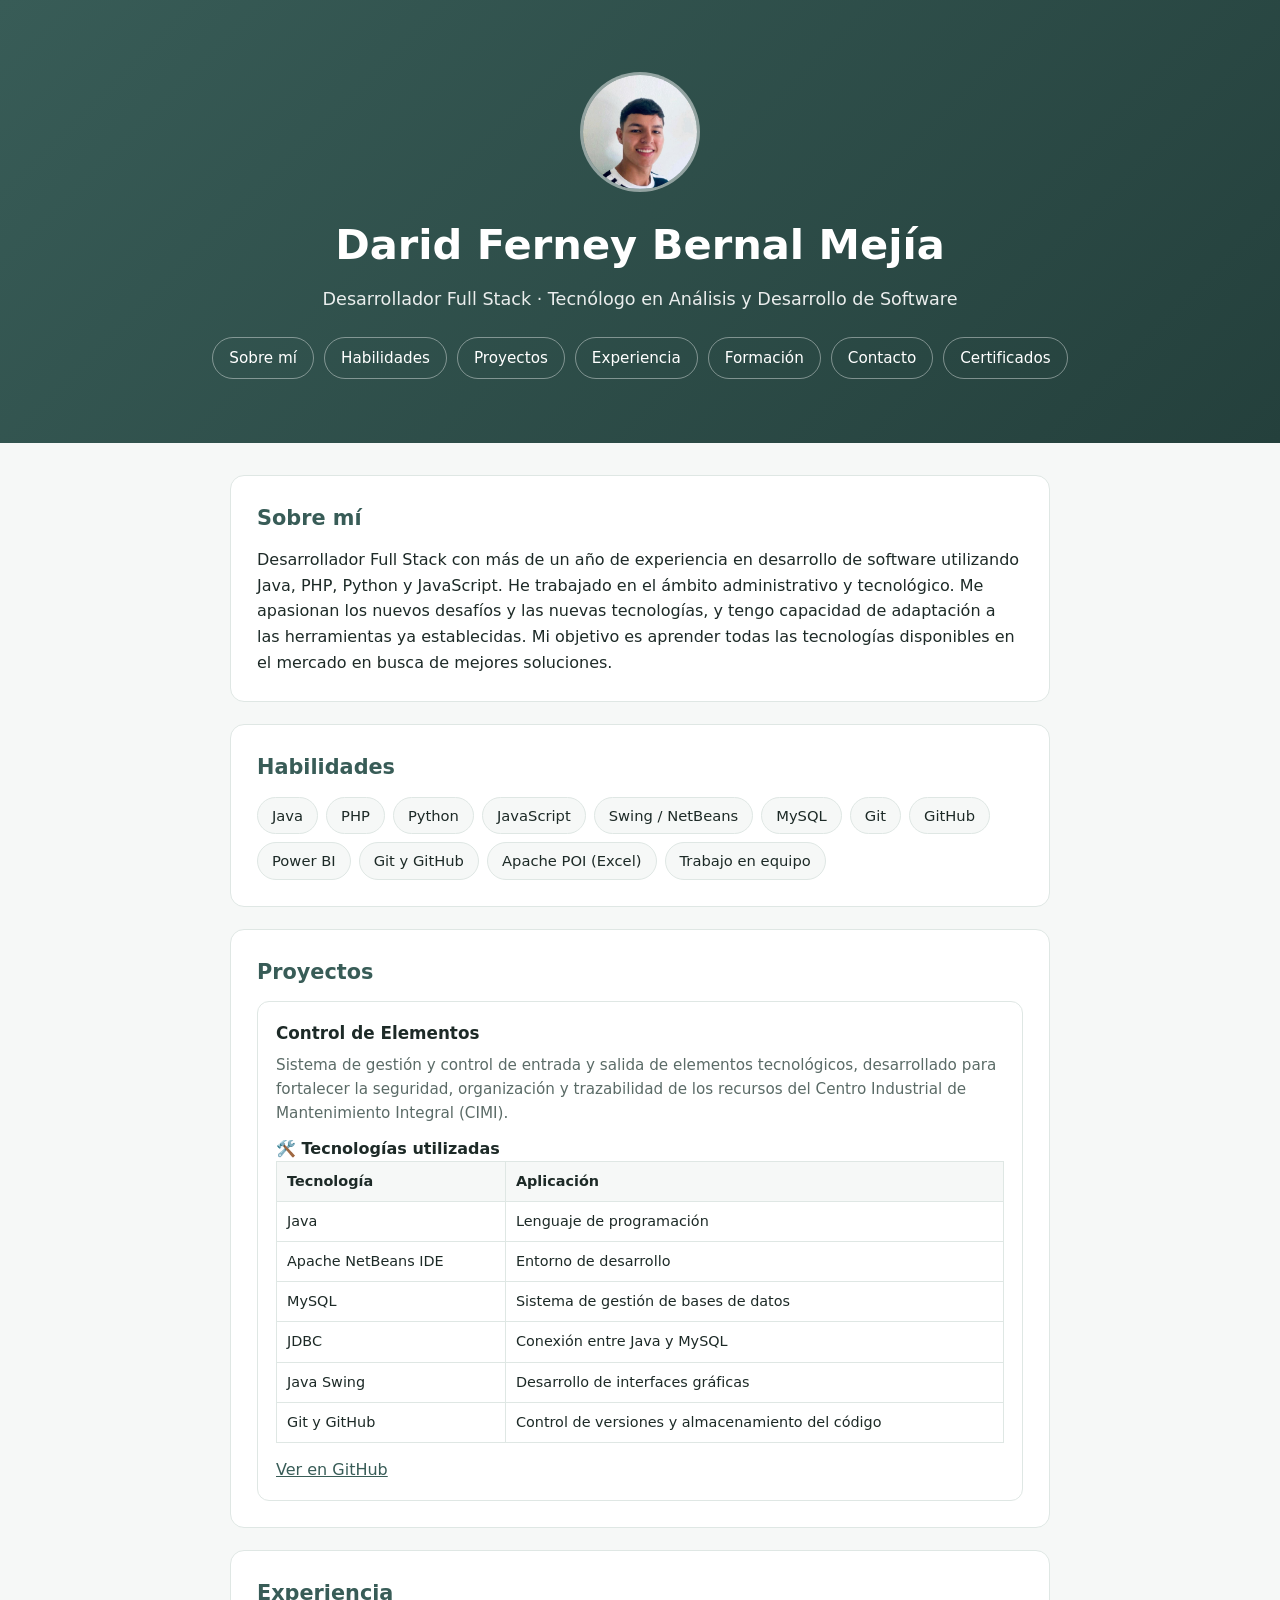
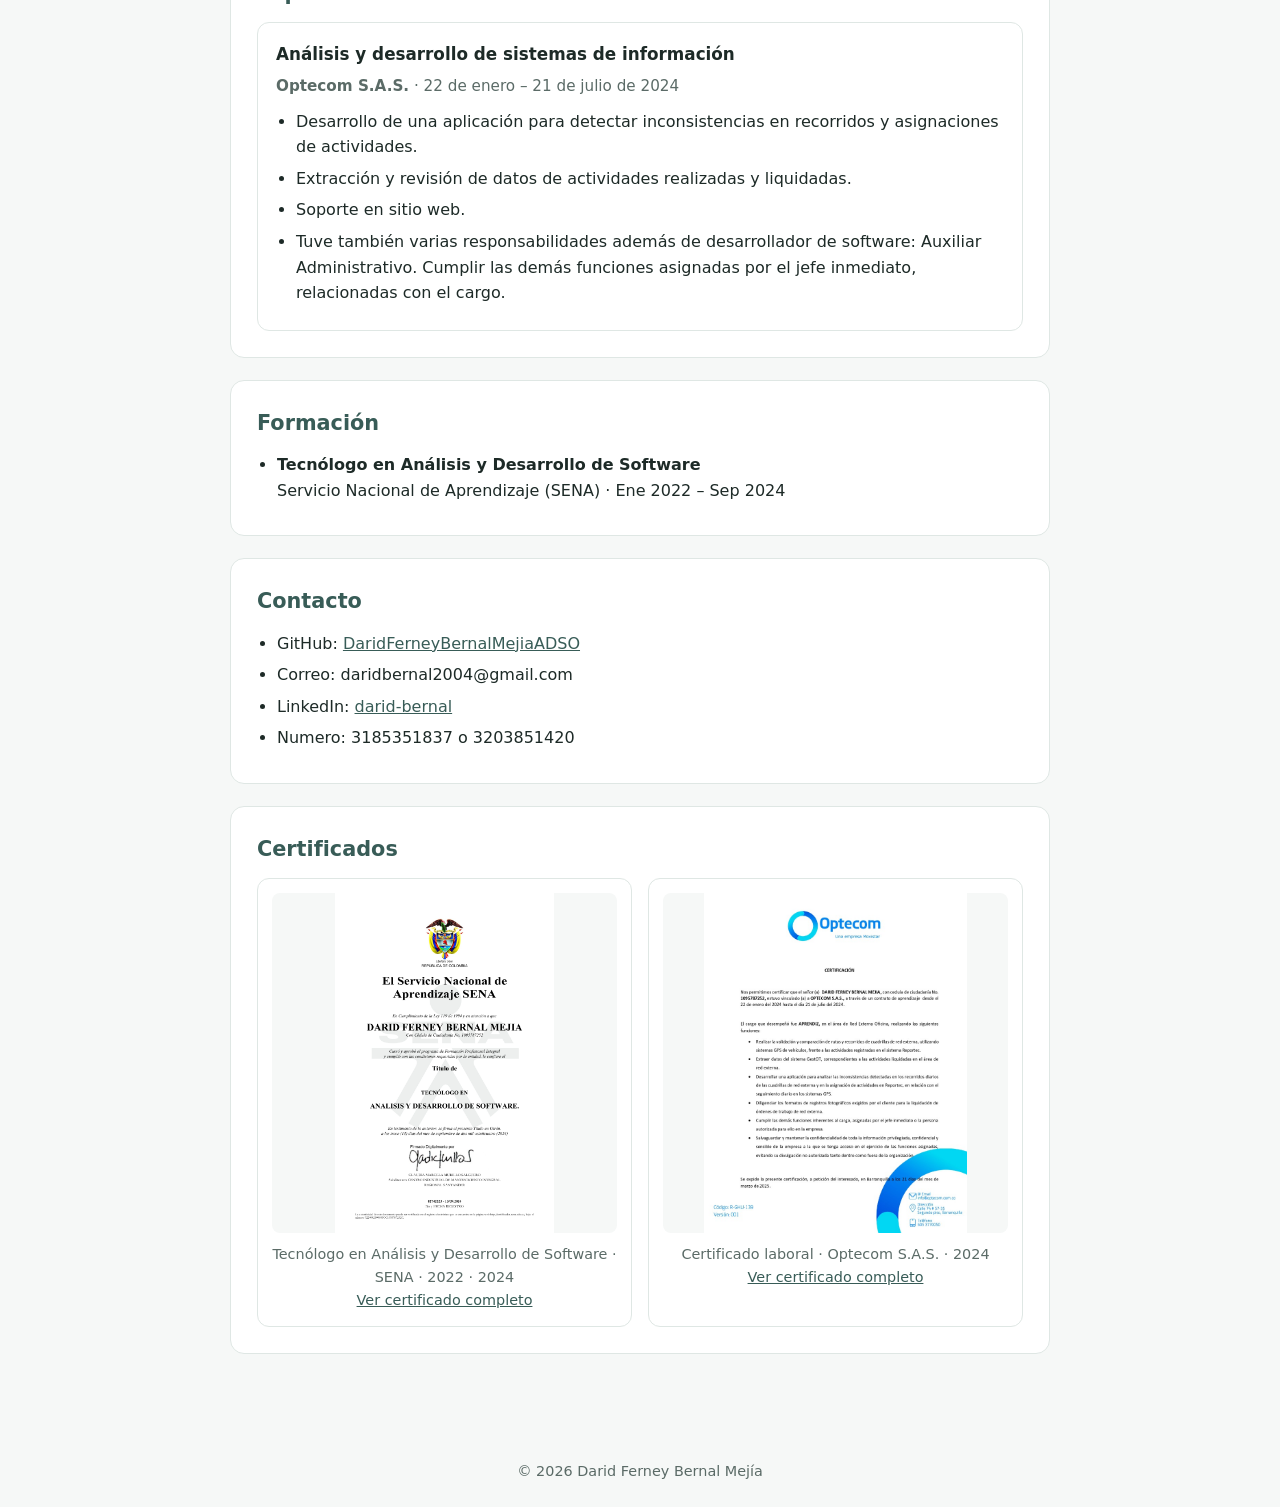
==== index.html @ 494706ed "Corrijo el nombre de index.html" ====
<!DOCTYPE html>
<html lang="es">
<head>
<meta charset="UTF-8">
<meta name="viewport" content="width=device-width, initial-scale=1">
<title>Darid Ferney Bernal Mejía | Portafolio</title>
<meta name="description" content="Desarrollador Full Stack, Tecnólogo en Análisis y Desarrollo de Software (SENA). Java, PHP, Python, JavaScript y MySQL.">
<link rel="stylesheet" href="css/estilos.css">
</head>
<body>

<header>
  <img class="avatar" src="imagen_darid.jpg" alt="Foto de Darid">
  <h1>Darid Ferney Bernal Mejía</h1>
  <p>Desarrollador Full Stack · Tecnólogo en Análisis y Desarrollo de Software</p>
  <nav>
    <a href="#sobre-mi">Sobre mí</a>
    <a href="#habilidades">Habilidades</a>
    <a href="#proyectos">Proyectos</a>
    <a href="#experiencia">Experiencia</a>
    <a href="#formacion">Formación</a>
    <a href="#contacto">Contacto</a>
    <a href="#certificados">Certificados</a>
  </nav>
</header>

<main>

  <section id="sobre-mi">
    <h2>Sobre mí</h2>
    <p>
      Desarrollador Full Stack con más de un año de experiencia en desarrollo de software utilizando
      Java, PHP, Python y JavaScript. He trabajado en el ámbito administrativo y tecnológico. Me apasionan
      los nuevos desafíos y las nuevas tecnologías, y tengo capacidad de adaptación a las herramientas ya
      establecidas. Mi objetivo es aprender todas las tecnologías disponibles en el mercado en busca de
      mejores soluciones.
    </p>
  </section>

  <section id="habilidades">
    <h2>Habilidades</h2>
    <div class="tags">
      <span>Java</span>
      <span>PHP</span>
      <span>Python</span>
      <span>JavaScript</span>
      <span>Swing / NetBeans</span>
      <span>MySQL</span>
      <span>Git</span>
      <span>GitHub</span>
      <span>Power BI</span>
      <span>Git y GitHub</span>
      <span>Apache POI (Excel)</span>
      <span>Trabajo en equipo</span>
    </div>
  </section>

  <section id="proyectos">
    <h2>Proyectos</h2>
    <div class="grid">
      <div class="proj">
        <h3>Control de Elementos</h3>
        <p>Sistema de gestión y control de entrada y salida de elementos tecnológicos, desarrollado para fortalecer la seguridad, organización y trazabilidad de los recursos del Centro Industrial de Mantenimiento Integral (CIMI). </p>
        <h4>🛠️ Tecnologías utilizadas</h4>
        <div class="tabla-contenedor">
          <table class="tabla-tecnologias">
            <thead>
              <tr>
                <th scope="col">Tecnología</th>
                <th scope="col">Aplicación</th>
              </tr>
            </thead>
            <tbody>
              <tr><td>Java</td><td>Lenguaje de programación</td></tr>
              <tr><td>Apache NetBeans IDE</td><td>Entorno de desarrollo</td></tr>
              <tr><td>MySQL</td><td>Sistema de gestión de bases de datos</td></tr>
              <tr><td>JDBC</td><td>Conexión entre Java y MySQL</td></tr>
              <tr><td>Java Swing</td><td>Desarrollo de interfaces gráficas</td></tr>
              <tr><td>Git y GitHub</td><td>Control de versiones y almacenamiento del código</td></tr>
            </tbody>
          </table>
        </div>
        <a href="https://github.com/DaridFerneyBernalMejiaADSO/control-elementos">Ver en GitHub</a>
      </div>
    </div>
  </section>

  <section id="experiencia">
    <h2>Experiencia</h2>
    <div class="proj">
      <h3>Análisis y desarrollo de sistemas de información</h3>
      <p><strong>Optecom S.A.S.</strong> · 22 de enero – 21 de julio de 2024</p>
      <ul>
        <li>Desarrollo de una aplicación para detectar inconsistencias en recorridos y asignaciones de actividades.</li>
        <li>Extracción y revisión de datos de actividades realizadas y liquidadas.</li>
        <li>Soporte en sitio web.</li>
        <li>Tuve también varias responsabilidades además de desarrollador de software: Auxiliar Administrativo. Cumplir las demás funciones asignadas por el jefe inmediato, relacionadas con el cargo. </li>
       
        
        
      </ul>
    </div>
  </section>

  <section id="formacion">
    <h2>Formación</h2>
    <ul>
      <li><strong>Tecnólogo en Análisis y Desarrollo de Software</strong><br>Servicio Nacional de Aprendizaje (SENA) · Ene 2022 – Sep 2024</li>
    </ul>
  </section>

  <section id="contacto">
    <h2>Contacto</h2>
    <ul>
      <li>GitHub: <a href="https://github.com/DaridFerneyBernalMejiaADSO">DaridFerneyBernalMejiaADSO</a></li>
      <li>Correo: daridbernal2004@gmail.com</li>
      <li>LinkedIn: <a href="https://www.linkedin.com/in/darid-bernal">darid-bernal</a></li>
      <li>Numero: 3185351837 o 3203851420</li>
    </ul>
  </section>

  <section id="certificados">
    <h2>Certificados</h2>
    <div class="certificados-grid">
      <figure class="certificado">
        <a href="certificados/tecnologo-sena.pdf" target="_blank" rel="noopener noreferrer">
          <img src="certificados/tecnologo-sena.jpg" alt="Vista previa del certificado de Tecnólogo en Análisis y Desarrollo de Software del SENA">
        </a>
        <figcaption>
          Tecnólogo en Análisis y Desarrollo de Software · SENA · 2022 · 2024<br>
          <a href="certificados/tecnologo-sena.pdf" target="_blank" rel="noopener noreferrer">Ver certificado completo</a>
        </figcaption>
      </figure>
      <figure class="certificado">
        <a href="certificados/experiencia-optecom.pdf" target="_blank" rel="noopener noreferrer">
          <img src="certificados/experiencia-optecom.jpg" alt="Primera página del certificado laboral de Optecom S.A.S.">
        </a>
        <figcaption>
          Certificado laboral · Optecom S.A.S. · 2024<br>
          <a href="certificados/experiencia-optecom.pdf" target="_blank" rel="noopener noreferrer">Ver certificado completo</a>
        </figcaption>
      </figure>
    </div>
  </section>

</main>

<footer>© 2026 Darid Ferney Bernal Mejía</footer>

</body>
</html>
---- css/estilos.css ----
/* Colores reutilizables en todo el sitio. */
:root {
  --bg: #f6f8f7;
  --card: #ffffff;
  --text: #1d2a27;
  --muted: #5b6b67;
  --accent: #385c57;
  --accent-2: #6f9a93;
  --border: #dfe7e4;
}

/* Cambia la paleta cuando el dispositivo tiene activado el modo oscuro. */
@media (prefers-color-scheme: dark) {
  :root {
    --bg: #101614;
    --card: #17201d;
    --text: #e8f0ed;
    --muted: #9bb0aa;
    --border: #26332f;
    --accent: #7fb3aa;
    --accent-2: #385c57;
  }
}

/* Hace que el tamaño incluya bordes y elimina márgenes predeterminados. */
* {
  box-sizing: border-box;
  margin: 0;
  padding: 0
}

/* Estilos generales del texto y fondo de la página. */
body {
  font-family: system-ui, -apple-system, "Segoe UI", Roboto, sans-serif;
  background: var(--bg);
  color: var(--text);
  line-height: 1.6
}

/* Color general de los enlaces. */
a {
  color: var(--accent)
}

/* Cabecera principal con fondo degradado y contenido centrado. */
header {
  background: linear-gradient(135deg, #385c57, #24403c);
  color: #fff;
  padding: 72px 20px 64px;
  text-align: center
}

/* Foto de perfil circular; object-fit evita deformar la imagen. */
.avatar {
  width: 120px;
  height: 120px;
  border-radius: 50%;
  background: #ffffff22;
  border: 3px solid #ffffff66;
  margin: 0 auto 20px;
  display: block;
  object-fit: cover
}

/* Ajusta el tamaño del nombre en la cabecera según el ancho de pantalla. */
header h1 {
  font-size: clamp(1.8rem, 5vw, 2.6rem)
}

/* Presentación breve debajo del nombre. */
header p {
  opacity: .9;
  margin-top: 6px;
  font-size: 1.1rem
}

/* Distribuye los enlaces de navegación y permite que salten de línea. */
nav {
  display: flex;
  gap: 10px;
  justify-content: center;
  flex-wrap: wrap;
  margin-top: 24px
}

/* Apariencia de cada botón de navegación. */
nav a {
  color: #fff;
  text-decoration: none;
  border: 1px solid #ffffff66;
  padding: 8px 16px;
  border-radius: 999px;
  font-size: .95rem
}

/* Resalta el botón cuando el cursor pasa sobre él. */
nav a:hover {
  background: #ffffff22
}

/* Limita y centra el ancho del contenido principal. */
main {
  max-width: 860px;
  margin: 0 auto;
  padding: 32px 20px 60px
}

/* Apariencia común de las secciones del portafolio. */
section {
  background: var(--card);
  border: 1px solid var(--border);
  border-radius: 14px;
  padding: 26px;
  margin-bottom: 22px
}

/* Estilo de los títulos de sección. */
h2 {
  color: var(--accent);
  margin-bottom: 12px;
  font-size: 1.3rem
}

/* Acomoda las habilidades como etiquetas que pueden envolverse. */
.tags {
  display: flex;
  flex-wrap: wrap;
  gap: 8px
}

/* Apariencia de cada etiqueta de habilidad. */
.tags span {
  background: var(--bg);
  border: 1px solid var(--border);
  padding: 6px 14px;
  border-radius: 999px;
  font-size: .92rem
}

/* Cuadrícula adaptable: las columnas se ajustan al espacio disponible. */
.grid {
  display: grid;
  gap: 16px;
  grid-template-columns: repeat(auto-fit, minmax(240px, 1fr))
}

/* Contenedor individual de cada proyecto. */
.proj {
  border: 1px solid var(--border);
  border-radius: 12px;
  padding: 18px
}

/* Título de un proyecto. */
.proj h3 {
  font-size: 1.05rem;
  margin-bottom: 6px
}

/* Descripción del proyecto con color de texto secundario. */
.proj p {
  color: var(--muted);
  font-size: .95rem;
  margin-bottom: 10px
}

/* Tabla de tecnologías; el contenedor permite desplazarla en pantallas estrechas. */
.tabla-contenedor {
  overflow-x: auto;
  margin-bottom: 14px
}

.tabla-tecnologias {
  width: 100%;
  border-collapse: collapse;
  font-size: .9rem
}

.tabla-tecnologias th,
.tabla-tecnologias td {
  border: 1px solid var(--border);
  padding: 8px 10px;
  text-align: left
}

.tabla-tecnologias th {
  background: var(--bg)
}

/* Organiza los certificados en recuadros que se adaptan al ancho disponible. */
.certificados-grid {
  display: grid;
  grid-template-columns: repeat(auto-fit, minmax(240px, 1fr));
  gap: 16px
}

/* Recuadro individual de cada certificado. */
.certificado {
  min-width: 0;
  border: 1px solid var(--border);
  border-radius: 12px;
  padding: 14px
}

/* Reduce las vistas previas sin deformar las imágenes. */
.certificado img {
  display: block;
  width: 100%;
  height: 340px;
  object-fit: contain;
  border-radius: 8px;
  background: var(--bg)
}

.certificado figcaption {
  margin-top: 10px;
  color: var(--muted);
  text-align: center;
  font-size: .9rem
}

/* Sangría de las listas de formación y contacto. */
ul {
  padding-left: 20px
}

/* Espacio entre elementos de las listas. */
li {
  margin-bottom: 6px
}

/* Pie de página centrado con texto secundario. */
footer {
  text-align: center;
  color: var(--muted);
  padding: 24px;
  font-size: .9rem
}
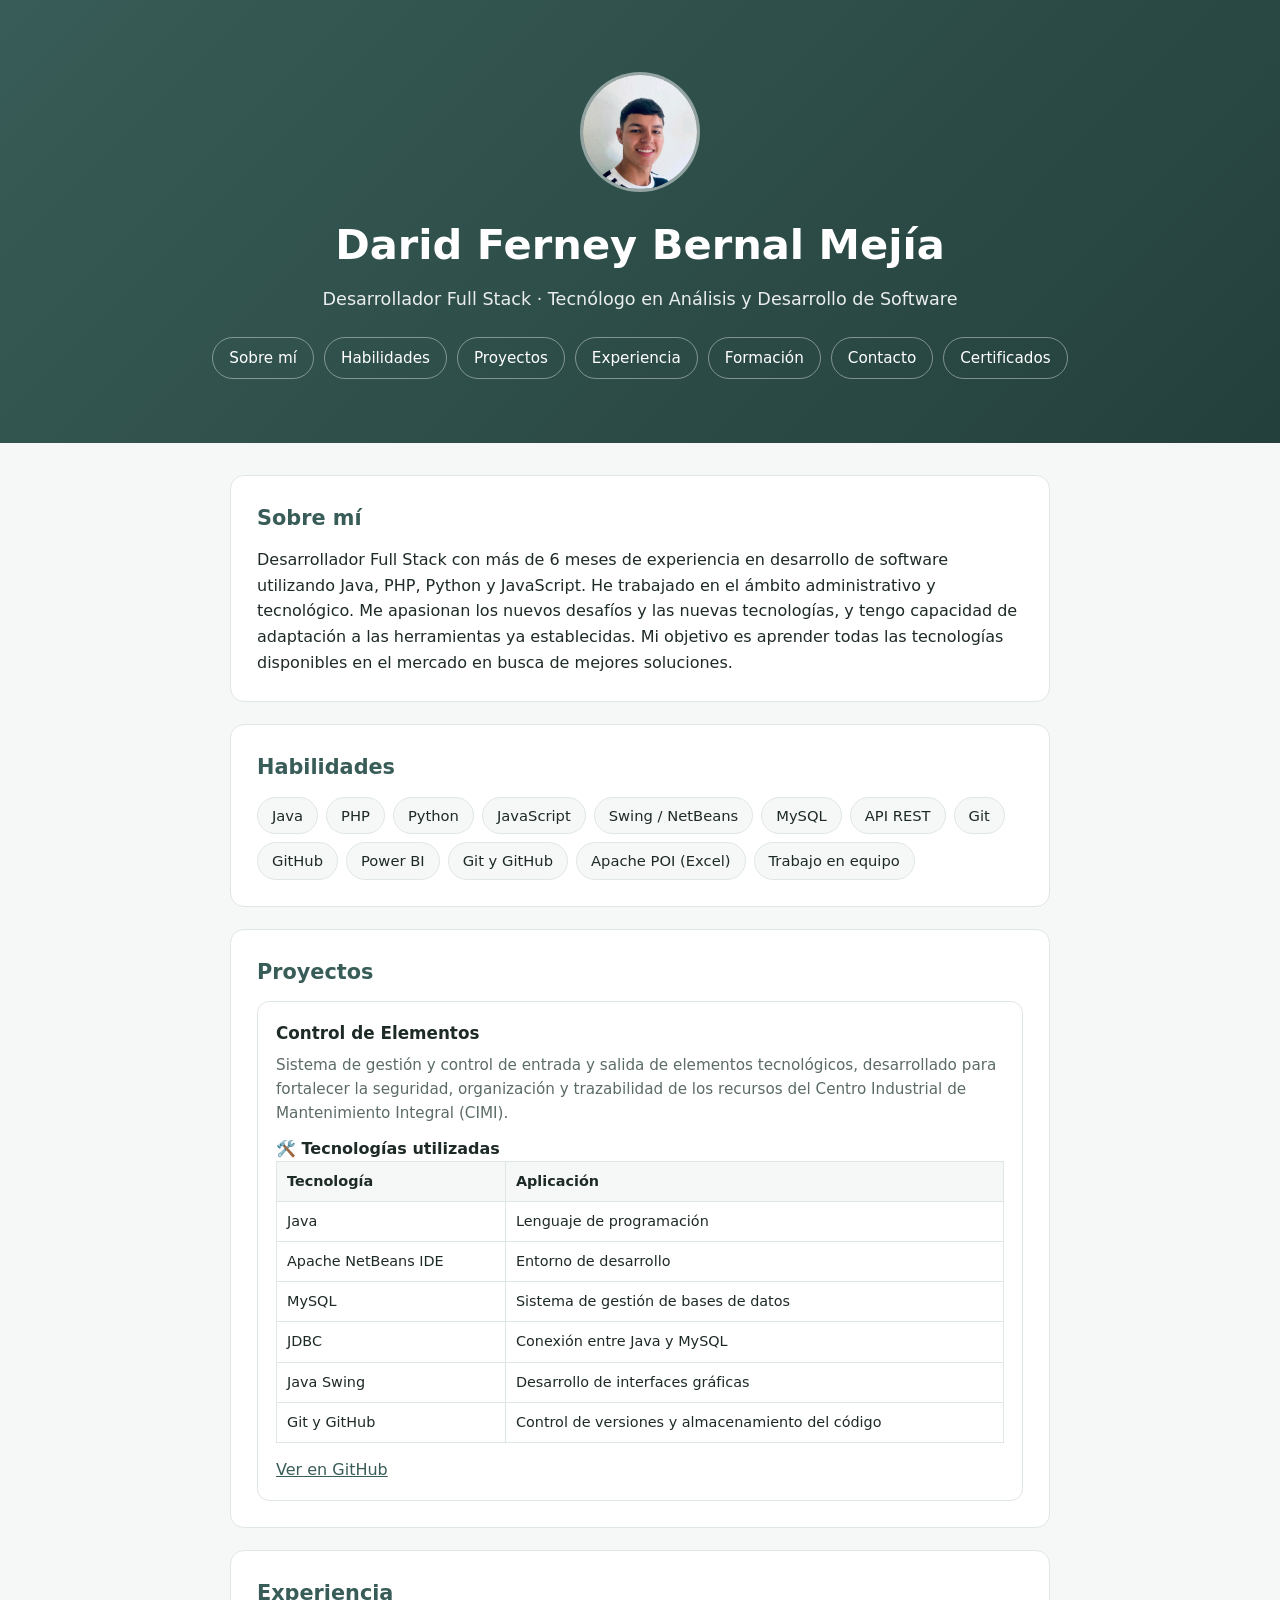
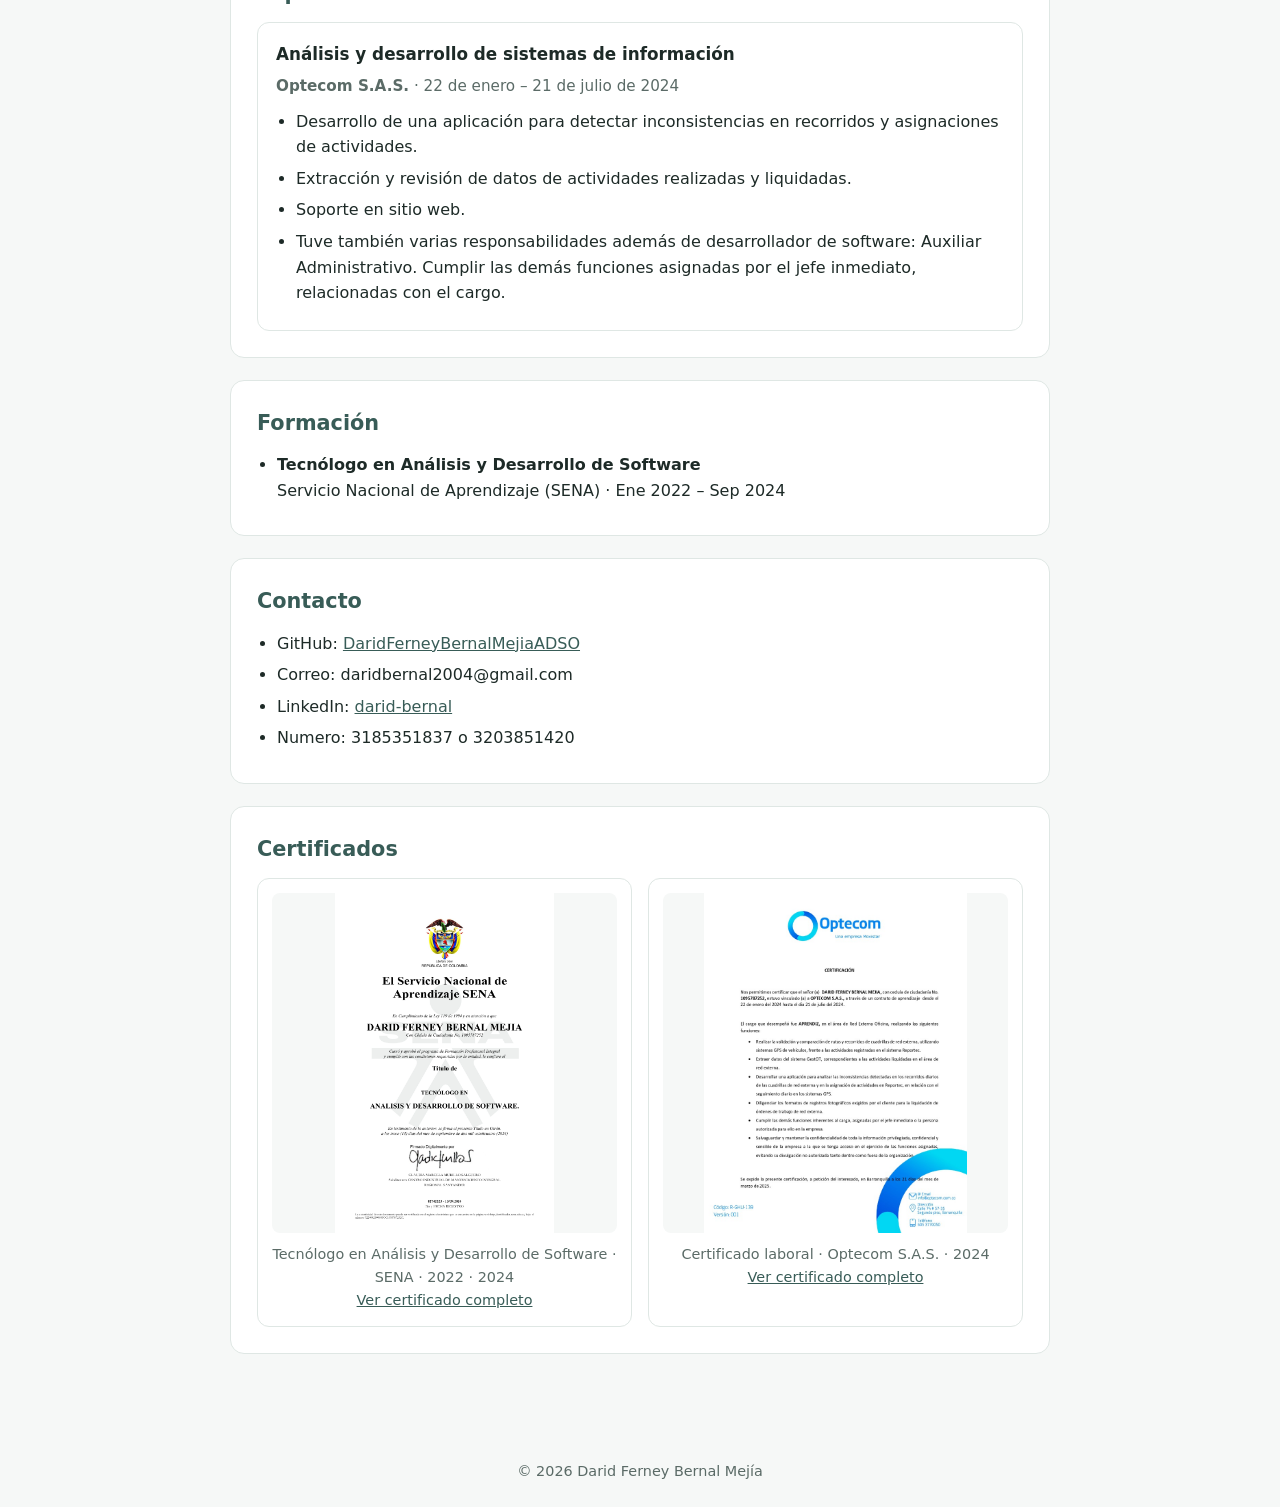
==== commit 56c8f8bb: "arreglo html experiencia" ====
--- a/index.html
+++ b/index.html
@@ -29,7 +29,7 @@
   <section id="sobre-mi">
     <h2>Sobre mí</h2>
     <p>
-      Desarrollador Full Stack con más de un año de experiencia en desarrollo de software utilizando
+      Desarrollador Full Stack con más de 6 meses de experiencia en desarrollo de software utilizando
       Java, PHP, Python y JavaScript. He trabajado en el ámbito administrativo y tecnológico. Me apasionan
       los nuevos desafíos y las nuevas tecnologías, y tengo capacidad de adaptación a las herramientas ya
       establecidas. Mi objetivo es aprender todas las tecnologías disponibles en el mercado en busca de
@@ -46,6 +46,7 @@
       <span>JavaScript</span>
       <span>Swing / NetBeans</span>
       <span>MySQL</span>
+      <span>API REST</span>
       <span>Git</span>
       <span>GitHub</span>
       <span>Power BI</span>
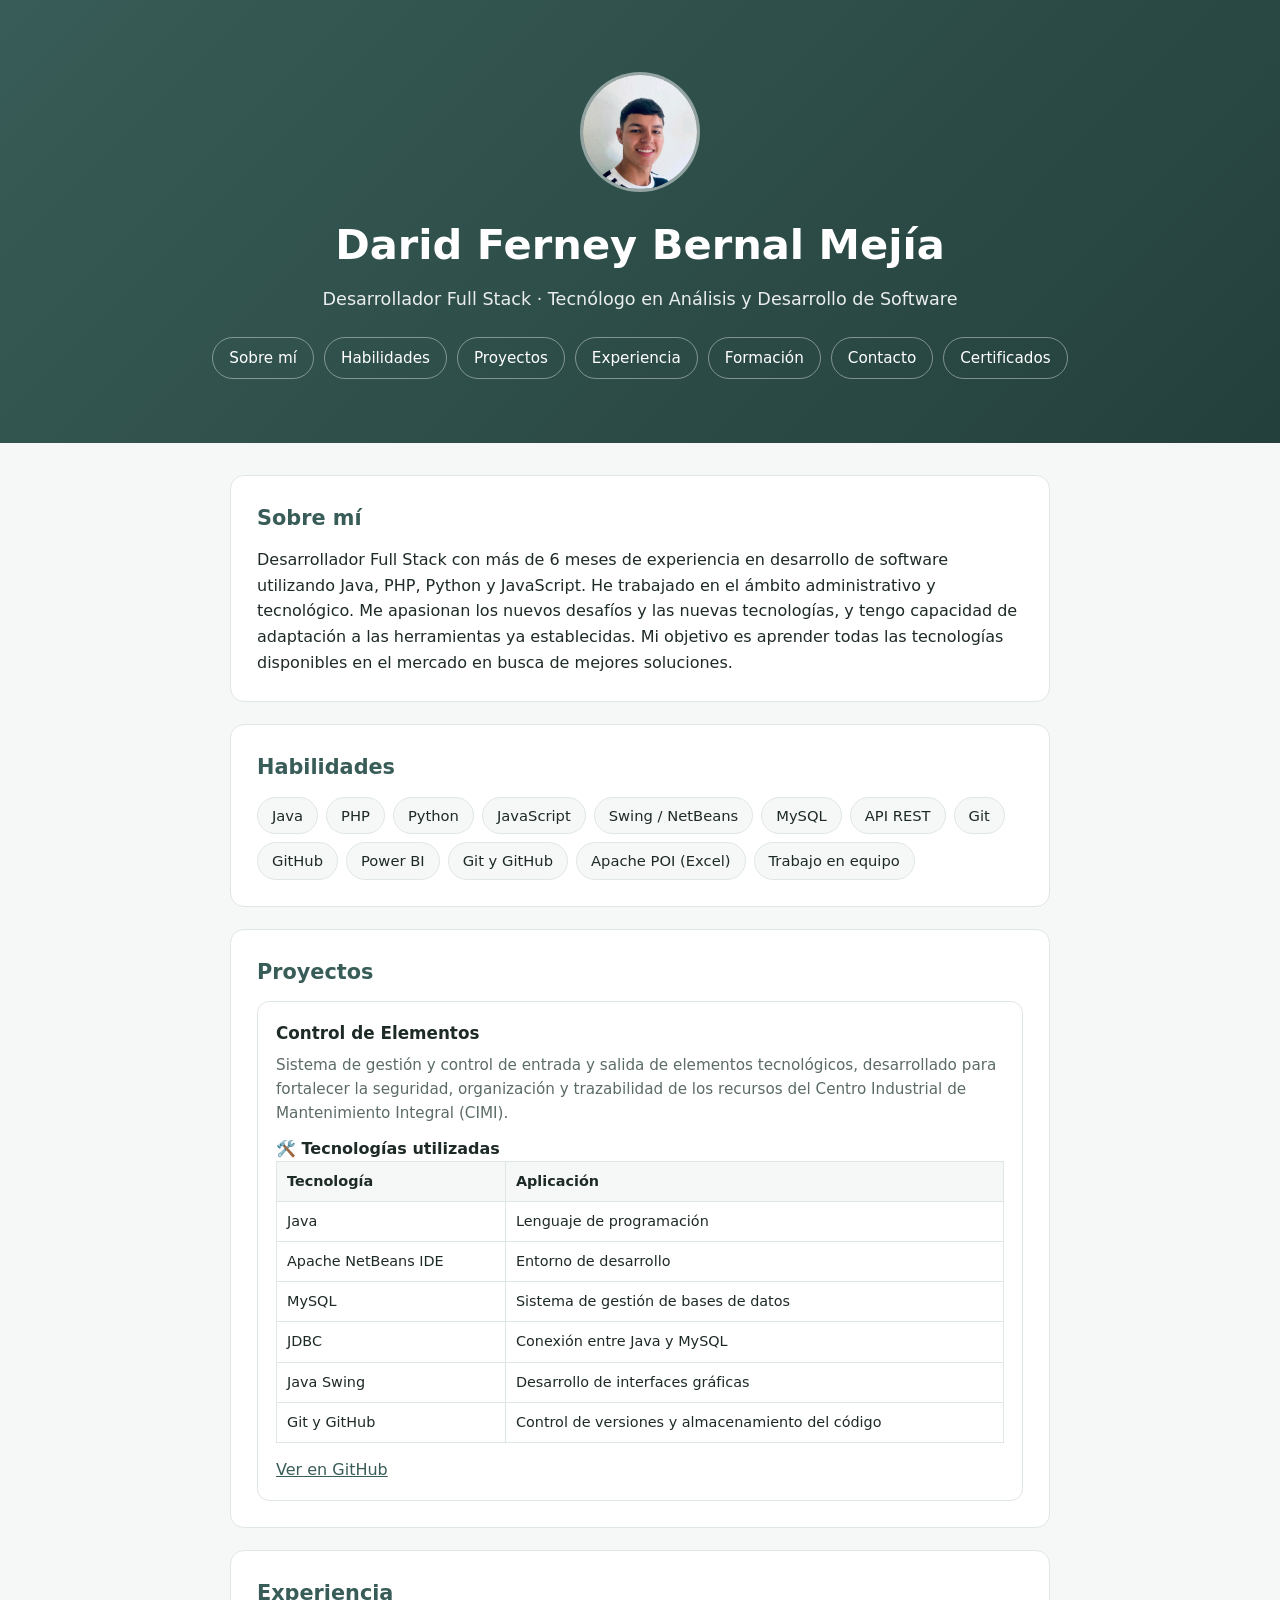
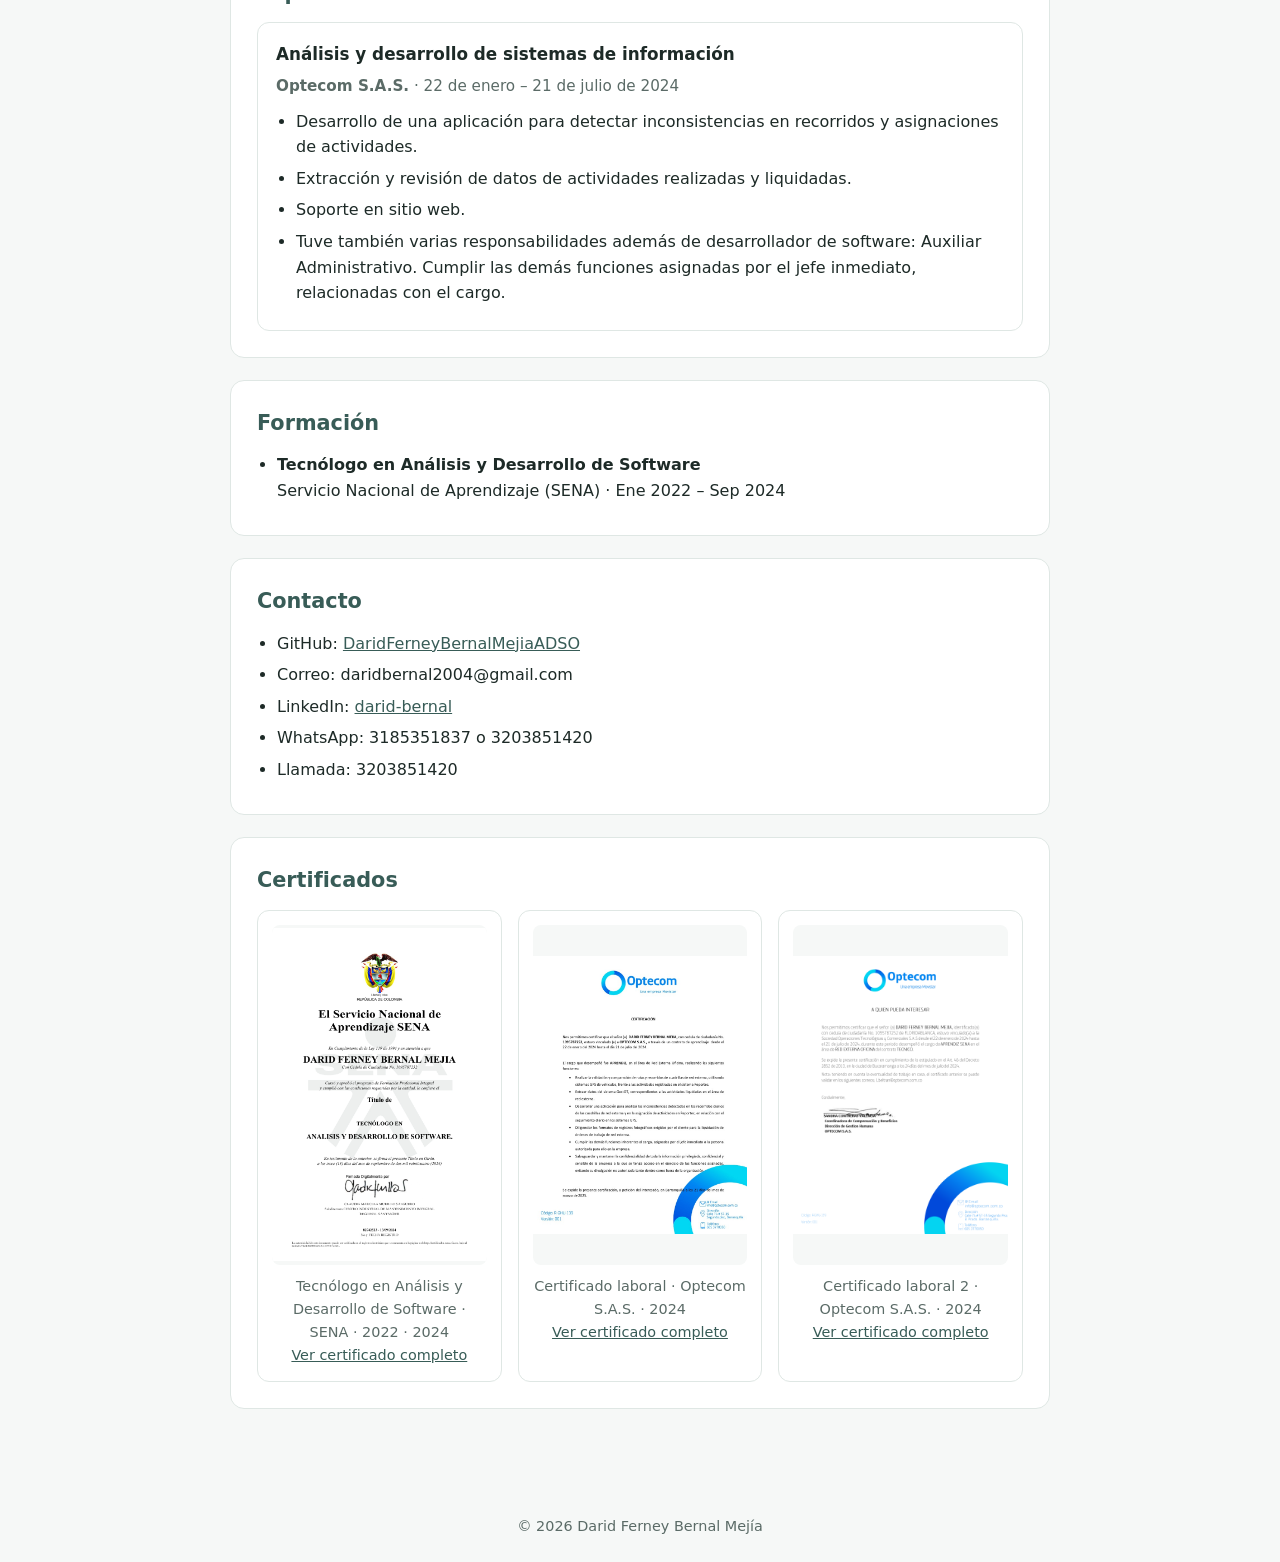
==== commit b4e68d11: "Actualizada certificado" ====
--- a/index.html
+++ b/index.html
@@ -116,7 +116,8 @@
       <li>GitHub: <a href="https://github.com/DaridFerneyBernalMejiaADSO">DaridFerneyBernalMejiaADSO</a></li>
       <li>Correo: daridbernal2004@gmail.com</li>
       <li>LinkedIn: <a href="https://www.linkedin.com/in/darid-bernal">darid-bernal</a></li>
-      <li>Numero: 3185351837 o 3203851420</li>
+      <li>WhatsApp: 3185351837 o 3203851420</li>
+      <li>Llamada: 3203851420</li>
     </ul>
   </section>
 
@@ -141,6 +142,15 @@
           <a href="certificados/experiencia-optecom.pdf" target="_blank" rel="noopener noreferrer">Ver certificado completo</a>
         </figcaption>
       </figure>
+      <figure class="certificado">
+        <a href="certificados/experiencia-optecom-2.pdf" target="_blank" rel="noopener noreferrer">
+          <img src="certificados/experiencia-optecom-2.png" alt="Primera página del segundo certificado laboral de Optecom S.A.S.">
+        </a>
+        <figcaption>
+          Certificado laboral 2 · Optecom S.A.S. · 2024<br>
+          <a href="certificados/experiencia-optecom-2.pdf" target="_blank" rel="noopener noreferrer">Ver certificado completo</a>
+        </figcaption>
+      </figure>
     </div>
   </section>
 
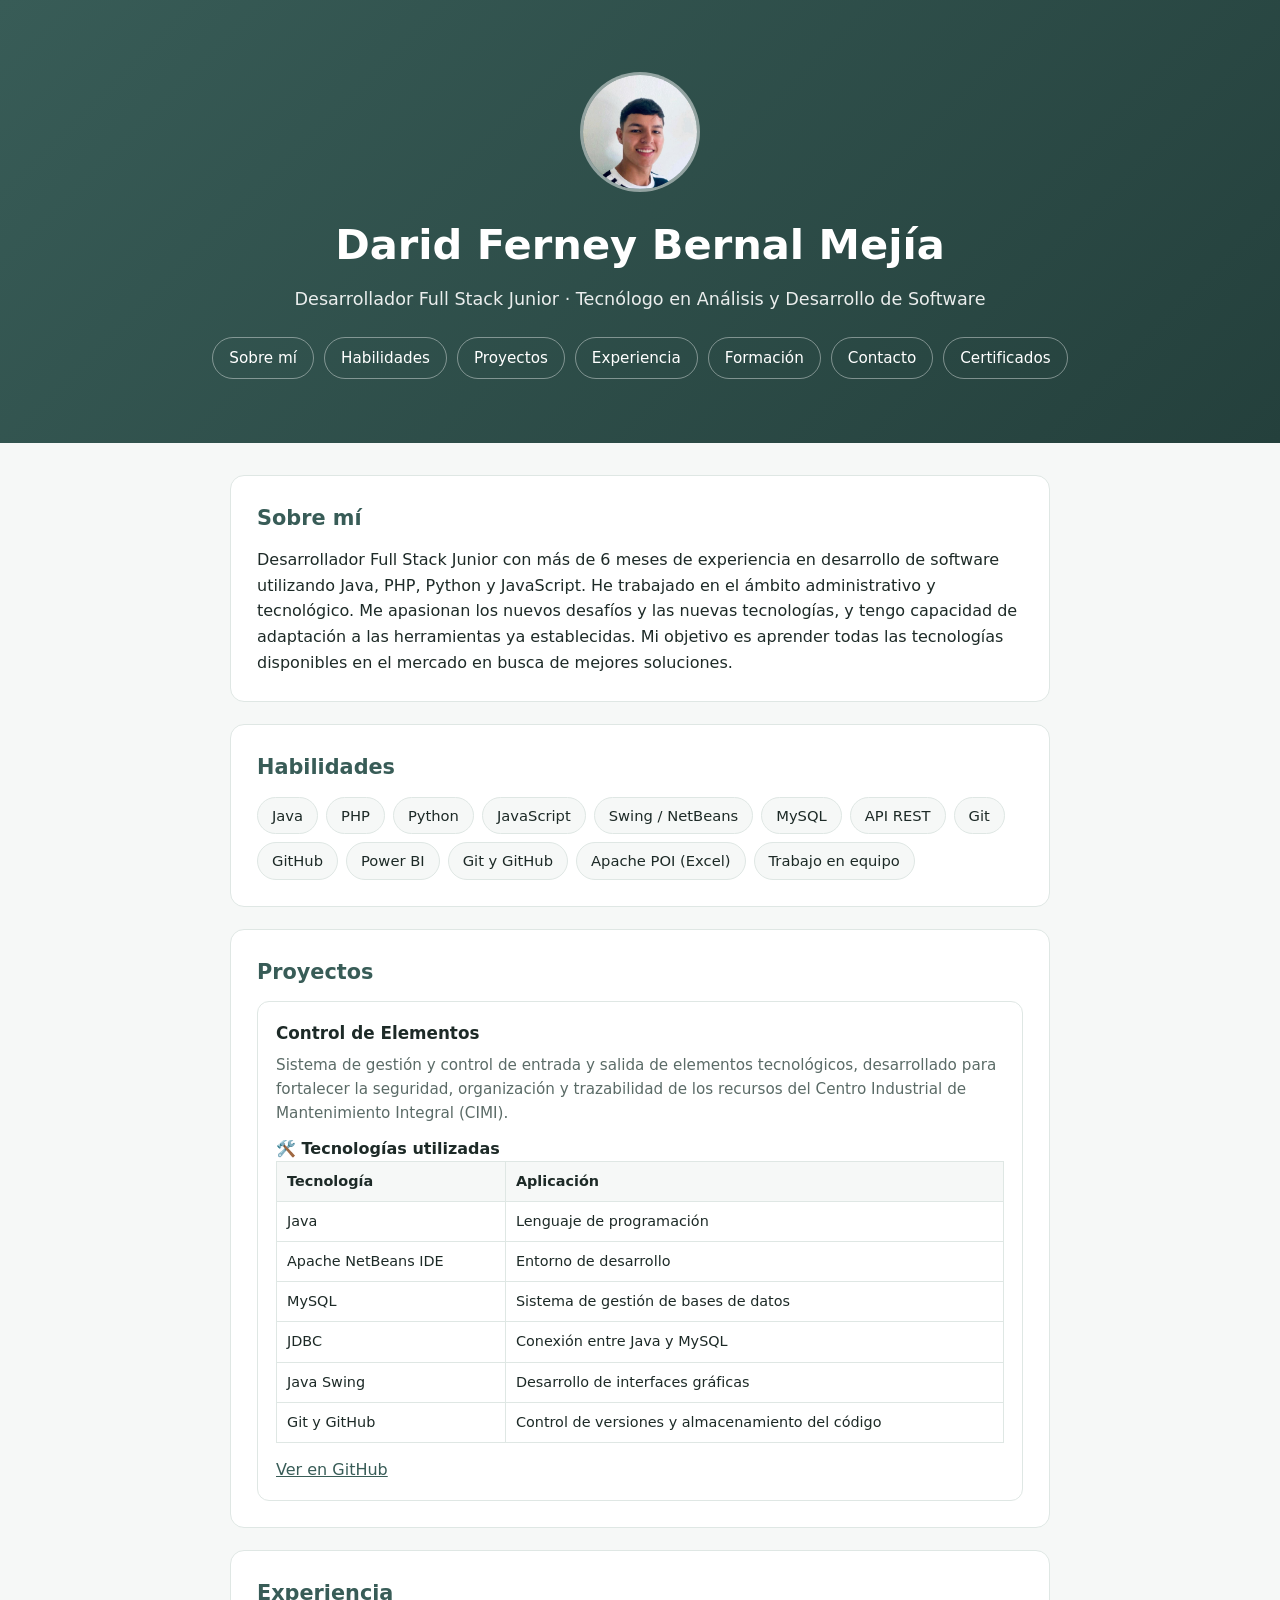
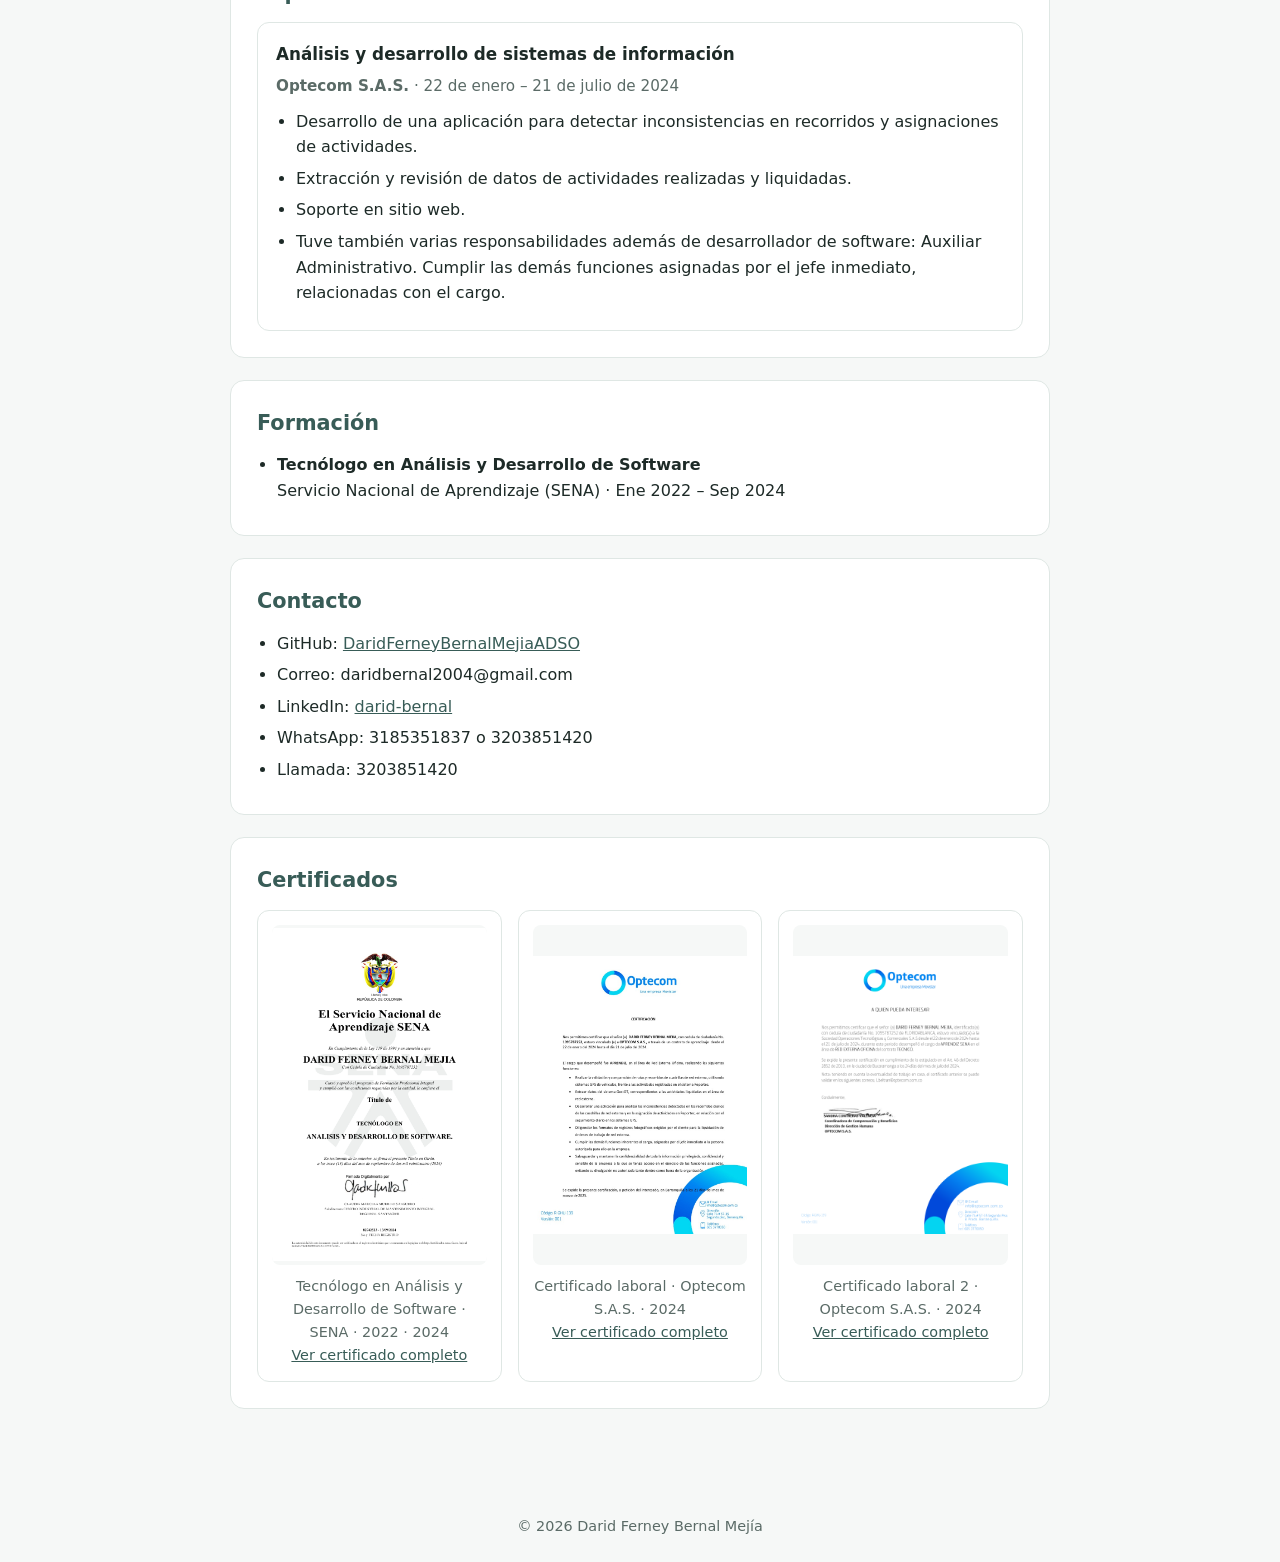
==== commit 307180d8: "html actualizado" ====
--- a/index.html
+++ b/index.html
@@ -12,7 +12,7 @@
 <header>
   <img class="avatar" src="imagen_darid.jpg" alt="Foto de Darid">
   <h1>Darid Ferney Bernal Mejía</h1>
-  <p>Desarrollador Full Stack · Tecnólogo en Análisis y Desarrollo de Software</p>
+  <p>Desarrollador Full Stack Junior · Tecnólogo en Análisis y Desarrollo de Software</p>
   <nav>
     <a href="#sobre-mi">Sobre mí</a>
     <a href="#habilidades">Habilidades</a>
@@ -29,7 +29,7 @@
   <section id="sobre-mi">
     <h2>Sobre mí</h2>
     <p>
-      Desarrollador Full Stack con más de 6 meses de experiencia en desarrollo de software utilizando
+      Desarrollador Full Stack Junior con más de 6 meses de experiencia en desarrollo de software utilizando
       Java, PHP, Python y JavaScript. He trabajado en el ámbito administrativo y tecnológico. Me apasionan
       los nuevos desafíos y las nuevas tecnologías, y tengo capacidad de adaptación a las herramientas ya
       establecidas. Mi objetivo es aprender todas las tecnologías disponibles en el mercado en busca de
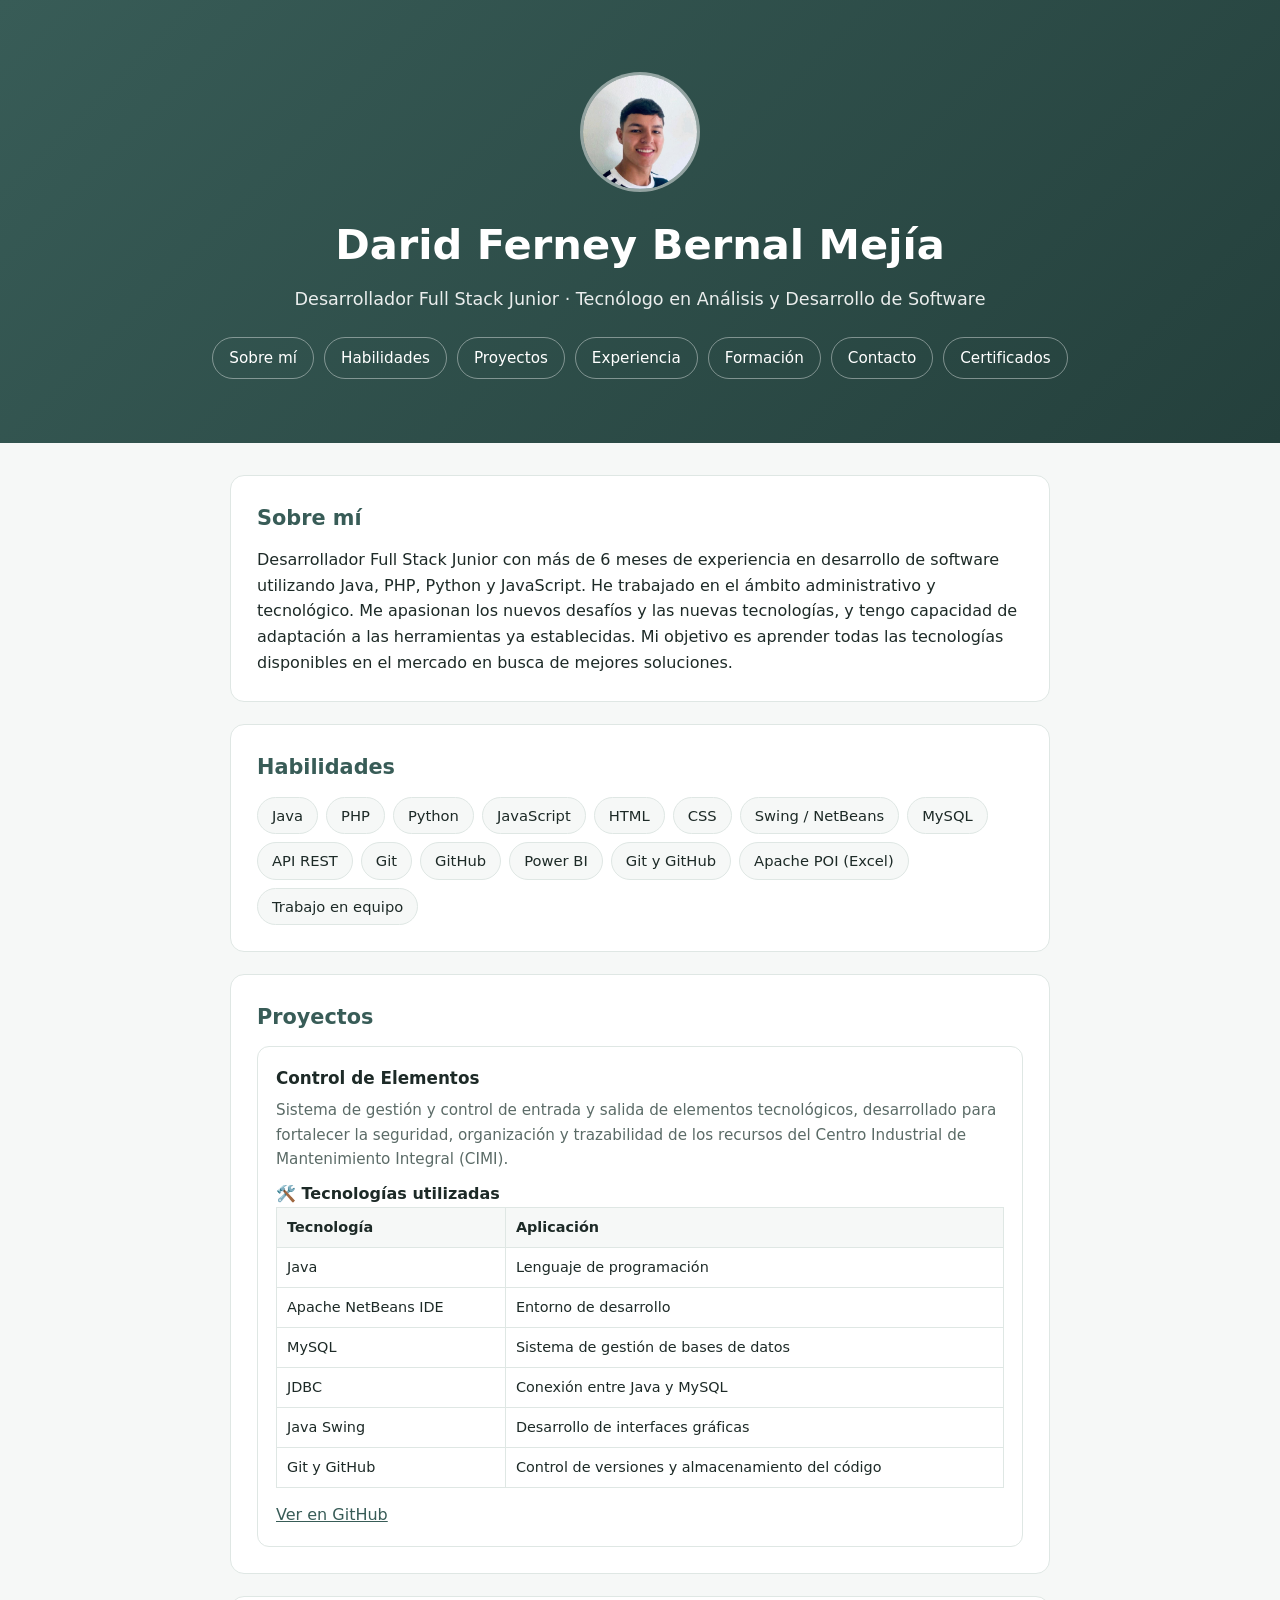
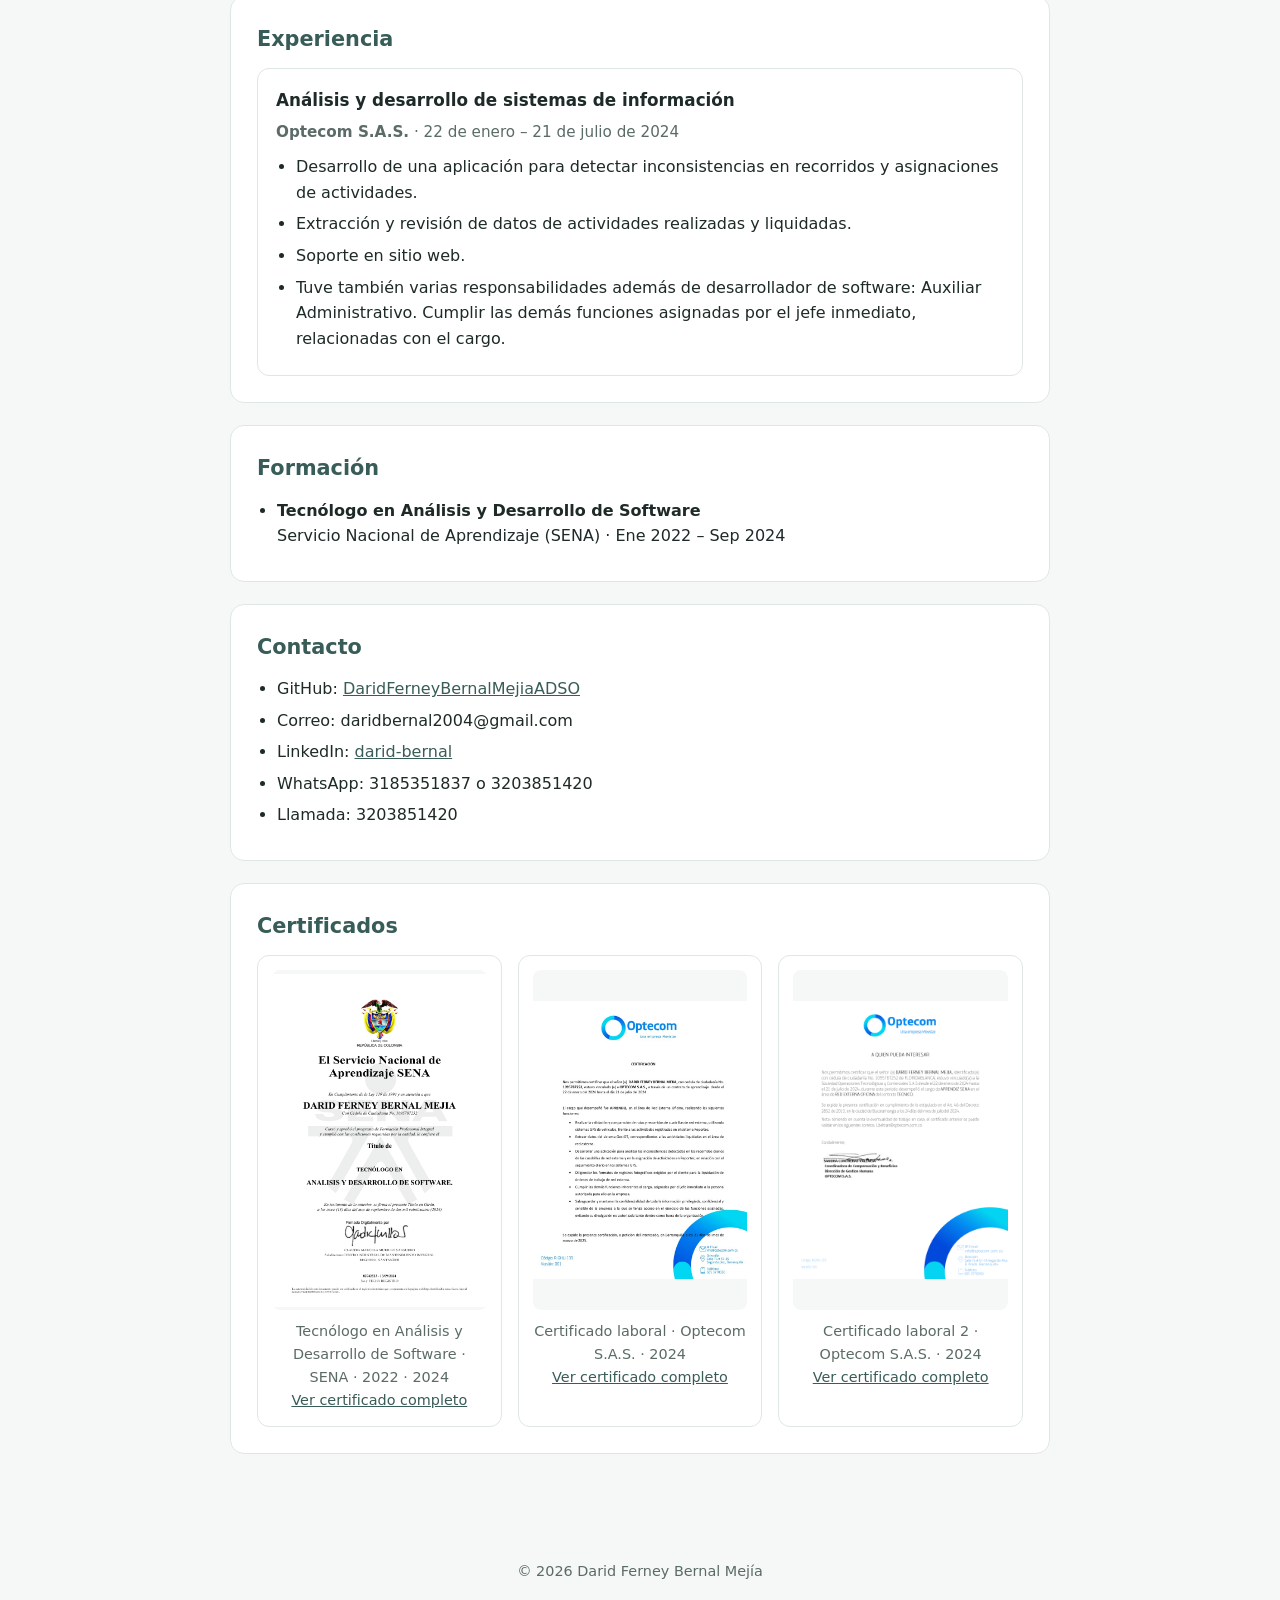
==== commit 0a459ba1: "html y css" ====
--- a/index.html
+++ b/index.html
@@ -44,6 +44,8 @@
       <span>PHP</span>
       <span>Python</span>
       <span>JavaScript</span>
+      <span>HTML</span>
+      <span>CSS</span>
       <span>Swing / NetBeans</span>
       <span>MySQL</span>
       <span>API REST</span>
